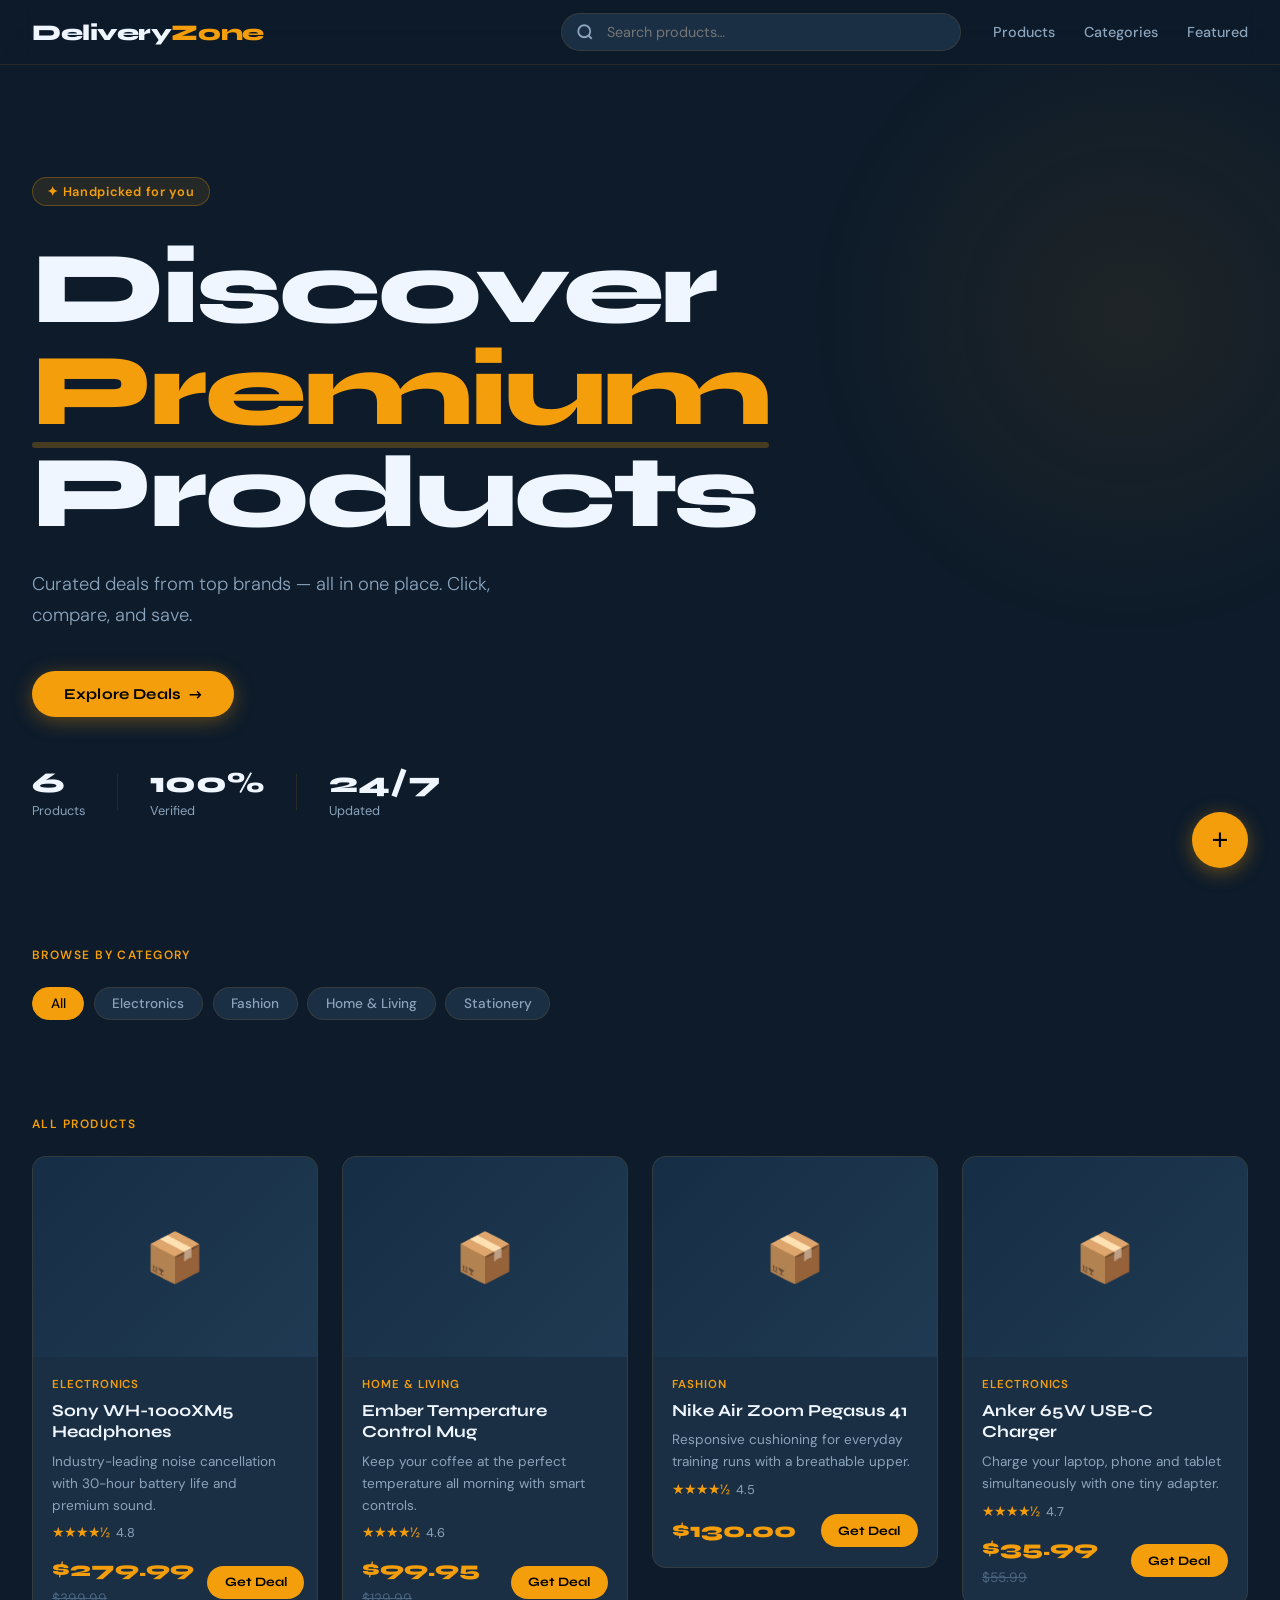
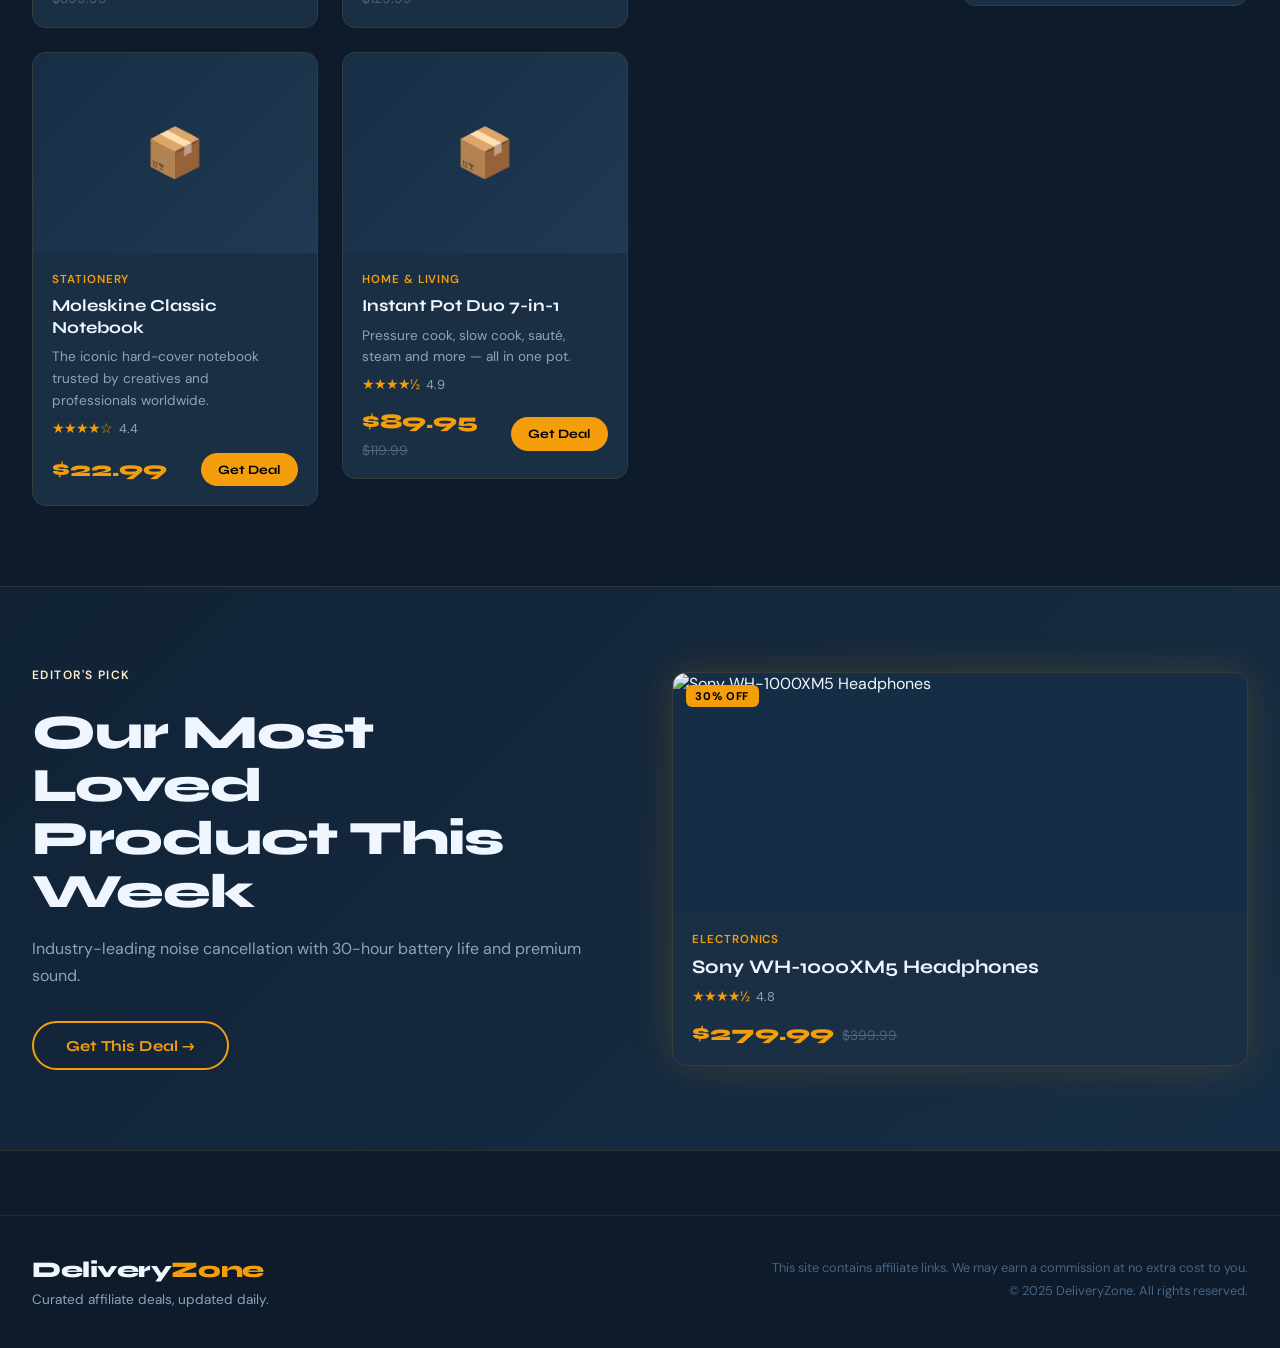
==== index.html @ 20b571b9 "Initial commit — DeliveryZone affiliate site" ====
<!DOCTYPE html>
<html lang="en">
<head>
  <meta charset="UTF-8" />
  <meta name="viewport" content="width=device-width, initial-scale=1.0"/>
  <title>DeliveryZone — Curated Products, Best Deals</title>
  <link rel="preconnect" href="https://fonts.googleapis.com">
  <link href="https://fonts.googleapis.com/css2?family=Syne:wght@400;600;700;800&family=DM+Sans:ital,wght@0,300;0,400;0,500;1,300&display=swap" rel="stylesheet">
  <link rel="stylesheet" href="style.css">
</head>
<body>

  <!-- NAV -->
  <header class="nav-wrap">
    <nav class="nav">
      <a href="#" class="logo">Delivery<span>Zone</span></a>
      <div class="nav-search">
        <input type="text" id="searchInput" placeholder="Search products…" autocomplete="off"/>
        <svg width="18" height="18" viewBox="0 0 24 24" fill="none" stroke="currentColor" stroke-width="2.5"><circle cx="11" cy="11" r="8"/><line x1="21" y1="21" x2="16.65" y2="16.65"/></svg>
      </div>
      <div class="nav-links">
        <a href="#products">Products</a>
        <a href="#categories">Categories</a>
        <a href="#featured">Featured</a>
      </div>
    </nav>
  </header>

  <!-- HERO -->
  <section class="hero">
    <div class="hero-badge">✦ Handpicked for you</div>
    <h1 class="hero-title">Discover<br/><em>Premium</em><br/>Products</h1>
    <p class="hero-sub">Curated deals from top brands — all in one place. Click, compare, and save.</p>
    <a href="#products" class="cta-btn">Explore Deals <span>→</span></a>
    <div class="hero-stats">
      <div class="stat"><strong id="productCount">0</strong><span>Products</span></div>
      <div class="stat-div"></div>
      <div class="stat"><strong>100%</strong><span>Verified</span></div>
      <div class="stat-div"></div>
      <div class="stat"><strong>24/7</strong><span>Updated</span></div>
    </div>
    <div class="hero-glow"></div>
  </section>

  <!-- CATEGORIES -->
  <section class="section" id="categories">
    <div class="section-label">Browse by Category</div>
    <div class="categories" id="categoryFilters">
      <button class="cat-btn active" data-cat="all">All</button>
    </div>
  </section>

  <!-- PRODUCTS GRID -->
  <section class="section" id="products">
    <div class="section-label">All Products</div>
    <div class="products-grid" id="productsGrid"></div>
    <div class="empty-state" id="emptyState" style="display:none">
      <div class="empty-icon">🔍</div>
      <p>No products found. Try a different search or category.</p>
    </div>
  </section>

  <!-- FEATURED -->
  <section class="featured-strip" id="featured">
    <div class="featured-inner">
      <div class="featured-text">
        <div class="section-label light">Editor's Pick</div>
        <h2>Our Most Loved<br/>Product This Week</h2>
        <p id="featuredDesc">Loading…</p>
        <a id="featuredLink" href="#" class="cta-btn light" target="_blank" rel="noopener noreferrer">Get This Deal →</a>
      </div>
      <div class="featured-card" id="featuredCard"></div>
    </div>
  </section>

  <!-- FOOTER -->
  <footer class="footer">
    <div class="footer-inner">
      <div class="footer-brand">
        <a href="#" class="logo">Delivery<span>Zone</span></a>
        <p>Curated affiliate deals, updated daily.</p>
      </div>
      <div class="footer-note">
        <p>This site contains affiliate links. We may earn a commission at no extra cost to you.</p>
        <p>© 2025 DeliveryZone. All rights reserved.</p>
      </div>
    </div>
  </footer>

  <!-- ADD PRODUCT MODAL (Admin) -->
  <div class="fab-wrap">
    <button class="fab" id="openModal" title="Add Product">+</button>
  </div>

  <div class="modal-overlay" id="modalOverlay">
    <div class="modal">
      <div class="modal-header">
        <h3>Add New Product</h3>
        <button class="modal-close" id="closeModal">✕</button>
      </div>
      <div class="modal-body">
        <label>Product Name *<input type="text" id="pName" placeholder="e.g. Sony WH-1000XM5"/></label>
        <label>Category *<input type="text" id="pCategory" placeholder="e.g. Electronics, Fashion…"/></label>
        <label>Price *<input type="text" id="pPrice" placeholder="e.g. $199.99"/></label>
        <label>Original Price<input type="text" id="pOriginal" placeholder="e.g. $349.99 (optional)"/></label>
        <label>Rating (1–5)<input type="number" id="pRating" min="1" max="5" step="0.1" placeholder="4.5"/></label>
        <label>Image URL *<input type="text" id="pImage" placeholder="https://…"/></label>
        <label>Affiliate Link *<input type="text" id="pLink" placeholder="https://amzn.to/…"/></label>
        <label>Short Description<textarea id="pDesc" placeholder="Why you'll love this product…"></textarea></label>
        <label class="checkbox-label"><input type="checkbox" id="pFeatured"/> Mark as Featured</label>
        <button class="submit-btn" id="submitProduct">Add Product</button>
      </div>
    </div>
  </div>

  <script src="app.js"></script>
</body>
</html>
---- style.css ----
/* ============================================================
   DELIVERYZONE — BOLD & MODERN AFFILIATE SITE
   Accent: Electric Amber #F59E0B / Deep Navy #0D1B2A
   ============================================================ */

*, *::before, *::after { box-sizing: border-box; margin: 0; padding: 0; }

:root {
  --accent: #F59E0B;
  --accent-dark: #D97706;
  --accent-light: #FEF3C7;
  --bg: #0D1B2A;
  --bg2: #112236;
  --bg3: #162e45;
  --surface: #1A2F44;
  --surface2: #1F3A52;
  --text: #F0F6FF;
  --text-muted: #8BA4BC;
  --text-dim: #4A6580;
  --border: rgba(241,159,11,0.12);
  --radius: 14px;
  --radius-sm: 8px;
  --shadow: 0 4px 24px rgba(0,0,0,0.35);
  --shadow-accent: 0 0 40px rgba(245,158,11,0.18);
}

html { scroll-behavior: smooth; }

body {
  font-family: 'DM Sans', sans-serif;
  background: var(--bg);
  color: var(--text);
  min-height: 100vh;
  overflow-x: hidden;
}

/* ── SCROLLBAR ─────────────────────────────────── */
::-webkit-scrollbar { width: 6px; }
::-webkit-scrollbar-track { background: var(--bg); }
::-webkit-scrollbar-thumb { background: var(--accent-dark); border-radius: 4px; }

/* ── LOGO ─────────────────────────────────────── */
.logo {
  font-family: 'Syne', sans-serif;
  font-weight: 800;
  font-size: 1.4rem;
  color: var(--text);
  text-decoration: none;
  letter-spacing: -0.02em;
}
.logo span { color: var(--accent); }

/* ── NAV ──────────────────────────────────────── */
.nav-wrap {
  position: sticky;
  top: 0;
  z-index: 100;
  background: rgba(13,27,42,0.85);
  backdrop-filter: blur(16px);
  border-bottom: 1px solid var(--border);
}
.nav {
  max-width: 1280px;
  margin: 0 auto;
  padding: 0 2rem;
  height: 64px;
  display: flex;
  align-items: center;
  gap: 2rem;
}
.nav-search {
  flex: 1;
  max-width: 400px;
  position: relative;
  margin-left: auto;
}
.nav-search input {
  width: 100%;
  background: var(--surface);
  border: 1px solid var(--border);
  color: var(--text);
  padding: 0.55rem 1rem 0.55rem 2.8rem;
  border-radius: 999px;
  font-size: 0.9rem;
  font-family: inherit;
  outline: none;
  transition: border-color 0.2s, box-shadow 0.2s;
}
.nav-search input:focus { border-color: var(--accent); box-shadow: 0 0 0 3px rgba(245,158,11,0.15); }
.nav-search svg {
  position: absolute;
  left: 0.9rem;
  top: 50%;
  transform: translateY(-50%);
  color: var(--text-muted);
  pointer-events: none;
}
.nav-links {
  display: flex;
  gap: 1.8rem;
}
.nav-links a {
  color: var(--text-muted);
  text-decoration: none;
  font-size: 0.9rem;
  font-weight: 500;
  transition: color 0.2s;
}
.nav-links a:hover { color: var(--accent); }

/* ── HERO ─────────────────────────────────────── */
.hero {
  position: relative;
  max-width: 1280px;
  margin: 0 auto;
  padding: 7rem 2rem 5rem;
  overflow: hidden;
}
.hero-badge {
  display: inline-flex;
  align-items: center;
  gap: 0.4rem;
  background: rgba(245,158,11,0.1);
  border: 1px solid rgba(245,158,11,0.3);
  color: var(--accent);
  font-size: 0.8rem;
  font-weight: 600;
  padding: 0.3rem 0.9rem;
  border-radius: 999px;
  letter-spacing: 0.05em;
  margin-bottom: 2rem;
  animation: fadeUp 0.6s ease both;
}
.hero-title {
  font-family: 'Syne', sans-serif;
  font-size: clamp(3.5rem, 8vw, 7rem);
  font-weight: 800;
  line-height: 1.0;
  letter-spacing: -0.03em;
  margin-bottom: 1.5rem;
  animation: fadeUp 0.7s ease 0.1s both;
}
.hero-title em {
  font-style: normal;
  color: var(--accent);
  position: relative;
}
.hero-title em::after {
  content: '';
  position: absolute;
  bottom: 4px;
  left: 0;
  width: 100%;
  height: 6px;
  background: rgba(245,158,11,0.25);
  border-radius: 4px;
}
.hero-sub {
  color: var(--text-muted);
  font-size: 1.15rem;
  font-weight: 300;
  max-width: 480px;
  line-height: 1.7;
  margin-bottom: 2.5rem;
  animation: fadeUp 0.7s ease 0.2s both;
}
.cta-btn {
  display: inline-flex;
  align-items: center;
  gap: 0.5rem;
  background: var(--accent);
  color: #000;
  font-family: 'Syne', sans-serif;
  font-weight: 700;
  font-size: 0.95rem;
  padding: 0.85rem 2rem;
  border-radius: 999px;
  text-decoration: none;
  letter-spacing: 0.01em;
  border: none;
  cursor: pointer;
  transition: background 0.2s, transform 0.2s, box-shadow 0.2s;
  box-shadow: 0 4px 20px rgba(245,158,11,0.35);
  animation: fadeUp 0.7s ease 0.3s both;
}
.cta-btn:hover { background: var(--accent-dark); transform: translateY(-2px); box-shadow: 0 8px 28px rgba(245,158,11,0.45); }
.cta-btn span { transition: transform 0.2s; }
.cta-btn:hover span { transform: translateX(4px); }
.cta-btn.light { background: transparent; color: var(--accent); border: 2px solid var(--accent); box-shadow: none; }
.cta-btn.light:hover { background: var(--accent); color: #000; }

.hero-stats {
  display: flex;
  align-items: center;
  gap: 2rem;
  margin-top: 3rem;
  animation: fadeUp 0.7s ease 0.4s both;
}
.stat { display: flex; flex-direction: column; gap: 0.15rem; }
.stat strong { font-family: 'Syne', sans-serif; font-size: 1.8rem; font-weight: 800; color: var(--text); }
.stat span { font-size: 0.8rem; color: var(--text-muted); font-weight: 400; }
.stat-div { width: 1px; height: 36px; background: var(--border); }

.hero-glow {
  position: absolute;
  top: -100px;
  right: -200px;
  width: 700px;
  height: 700px;
  background: radial-gradient(circle, rgba(245,158,11,0.08) 0%, transparent 65%);
  pointer-events: none;
  animation: pulse 6s ease-in-out infinite;
}
@keyframes pulse { 0%,100% { transform: scale(1); opacity: 1; } 50% { transform: scale(1.1); opacity: 0.7; } }

/* ── SECTIONS ─────────────────────────────────── */
.section {
  max-width: 1280px;
  margin: 0 auto;
  padding: 3rem 2rem;
}
.section-label {
  font-size: 0.75rem;
  font-weight: 600;
  letter-spacing: 0.12em;
  text-transform: uppercase;
  color: var(--accent);
  margin-bottom: 1.5rem;
}
.section-label.light { color: var(--accent-light); }

/* ── CATEGORIES ───────────────────────────────── */
.categories {
  display: flex;
  flex-wrap: wrap;
  gap: 0.6rem;
}
.cat-btn {
  background: var(--surface);
  color: var(--text-muted);
  border: 1px solid var(--border);
  padding: 0.45rem 1.1rem;
  border-radius: 999px;
  font-size: 0.85rem;
  font-family: inherit;
  font-weight: 500;
  cursor: pointer;
  transition: all 0.2s;
}
.cat-btn:hover, .cat-btn.active {
  background: var(--accent);
  color: #000;
  border-color: var(--accent);
}

/* ── PRODUCTS GRID ────────────────────────────── */
.products-grid {
  display: grid;
  grid-template-columns: repeat(auto-fill, minmax(280px, 1fr));
  gap: 1.5rem;
}

/* ── PRODUCT CARD ─────────────────────────────── */
.product-card {
  background: var(--surface);
  border: 1px solid var(--border);
  border-radius: var(--radius);
  overflow: hidden;
  transition: transform 0.25s, box-shadow 0.25s, border-color 0.25s;
  animation: fadeUp 0.5s ease both;
  display: flex;
  flex-direction: column;
}
.product-card:hover {
  transform: translateY(-6px);
  box-shadow: var(--shadow-accent);
  border-color: rgba(245,158,11,0.35);
}
.card-img {
  width: 100%;
  height: 200px;
  object-fit: cover;
  background: var(--bg3);
  display: block;
}
.card-img-placeholder {
  width: 100%;
  height: 200px;
  background: linear-gradient(135deg, var(--bg3), var(--surface2));
  display: flex;
  align-items: center;
  justify-content: center;
  font-size: 3rem;
  color: var(--text-dim);
}
.card-body { padding: 1.2rem; flex: 1; display: flex; flex-direction: column; gap: 0.5rem; }
.card-category {
  font-size: 0.72rem;
  font-weight: 600;
  letter-spacing: 0.08em;
  text-transform: uppercase;
  color: var(--accent);
}
.card-name {
  font-family: 'Syne', sans-serif;
  font-size: 1.05rem;
  font-weight: 700;
  color: var(--text);
  line-height: 1.3;
}
.card-desc {
  font-size: 0.85rem;
  color: var(--text-muted);
  line-height: 1.6;
  flex: 1;
}
.card-rating {
  display: flex;
  align-items: center;
  gap: 0.4rem;
  font-size: 0.85rem;
}
.stars { color: var(--accent); letter-spacing: -1px; }
.rating-num { color: var(--text-muted); font-size: 0.8rem; }
.card-footer {
  display: flex;
  align-items: center;
  justify-content: space-between;
  margin-top: 0.5rem;
  gap: 0.8rem;
}
.card-price { display: flex; align-items: baseline; gap: 0.5rem; flex-wrap: wrap; }
.price-now {
  font-family: 'Syne', sans-serif;
  font-weight: 800;
  font-size: 1.3rem;
  color: var(--accent);
}
.price-old {
  font-size: 0.85rem;
  color: var(--text-dim);
  text-decoration: line-through;
}
.card-btn {
  background: var(--accent);
  color: #000;
  font-family: 'Syne', sans-serif;
  font-weight: 700;
  font-size: 0.8rem;
  padding: 0.55rem 1.1rem;
  border-radius: 999px;
  text-decoration: none;
  transition: background 0.2s, transform 0.2s;
  white-space: nowrap;
  flex-shrink: 0;
}
.card-btn:hover { background: var(--accent-dark); transform: scale(1.04); }

.card-badge {
  position: absolute;
  top: 0.8rem;
  left: 0.8rem;
  background: var(--accent);
  color: #000;
  font-size: 0.7rem;
  font-weight: 800;
  letter-spacing: 0.06em;
  text-transform: uppercase;
  padding: 0.25rem 0.6rem;
  border-radius: 6px;
}
.card-wrap { position: relative; }

/* ── FEATURED STRIP ───────────────────────────── */
.featured-strip {
  background: linear-gradient(135deg, var(--bg2) 0%, var(--bg3) 100%);
  border-top: 1px solid var(--border);
  border-bottom: 1px solid var(--border);
  padding: 5rem 2rem;
  margin-top: 2rem;
}
.featured-inner {
  max-width: 1280px;
  margin: 0 auto;
  display: grid;
  grid-template-columns: 1fr 1fr;
  gap: 4rem;
  align-items: center;
}
.featured-text h2 {
  font-family: 'Syne', sans-serif;
  font-size: clamp(2rem, 4vw, 3rem);
  font-weight: 800;
  line-height: 1.1;
  letter-spacing: -0.02em;
  margin-bottom: 1rem;
}
.featured-text p {
  color: var(--text-muted);
  line-height: 1.7;
  margin-bottom: 2rem;
  font-size: 1rem;
}
.featured-card {
  background: var(--surface);
  border: 1px solid var(--border);
  border-radius: var(--radius);
  overflow: hidden;
  box-shadow: var(--shadow-accent);
}

/* ── EMPTY STATE ──────────────────────────────── */
.empty-state {
  text-align: center;
  padding: 5rem 2rem;
  color: var(--text-muted);
}
.empty-icon { font-size: 3rem; margin-bottom: 1rem; }

/* ── MODAL ────────────────────────────────────── */
.modal-overlay {
  display: none;
  position: fixed;
  inset: 0;
  background: rgba(5,12,22,0.85);
  backdrop-filter: blur(6px);
  z-index: 200;
  align-items: center;
  justify-content: center;
  padding: 1rem;
}
.modal-overlay.open { display: flex; }
.modal {
  background: var(--surface);
  border: 1px solid var(--border);
  border-radius: var(--radius);
  width: 100%;
  max-width: 520px;
  max-height: 90vh;
  overflow-y: auto;
  animation: slideUp 0.3s ease;
}
.modal-header {
  display: flex;
  align-items: center;
  justify-content: space-between;
  padding: 1.5rem 1.5rem 1rem;
  border-bottom: 1px solid var(--border);
}
.modal-header h3 {
  font-family: 'Syne', sans-serif;
  font-size: 1.2rem;
  font-weight: 700;
}
.modal-close {
  background: none;
  border: none;
  color: var(--text-muted);
  font-size: 1.1rem;
  cursor: pointer;
  padding: 0.2rem 0.5rem;
  transition: color 0.2s;
}
.modal-close:hover { color: var(--text); }
.modal-body {
  padding: 1.5rem;
  display: flex;
  flex-direction: column;
  gap: 1rem;
}
.modal-body label {
  display: flex;
  flex-direction: column;
  gap: 0.4rem;
  font-size: 0.8rem;
  font-weight: 600;
  color: var(--text-muted);
  letter-spacing: 0.04em;
  text-transform: uppercase;
}
.modal-body input,
.modal-body textarea {
  background: var(--bg2);
  border: 1px solid var(--border);
  color: var(--text);
  padding: 0.65rem 0.9rem;
  border-radius: var(--radius-sm);
  font-size: 0.9rem;
  font-family: inherit;
  outline: none;
  transition: border-color 0.2s;
  width: 100%;
}
.modal-body input:focus,
.modal-body textarea:focus { border-color: var(--accent); }
.modal-body textarea { min-height: 80px; resize: vertical; }
.checkbox-label {
  flex-direction: row !important;
  align-items: center;
  gap: 0.6rem !important;
  font-size: 0.85rem !important;
  cursor: pointer;
}
.checkbox-label input { width: auto; }
.submit-btn {
  background: var(--accent);
  color: #000;
  font-family: 'Syne', sans-serif;
  font-weight: 700;
  font-size: 0.95rem;
  padding: 0.85rem;
  border: none;
  border-radius: 999px;
  cursor: pointer;
  margin-top: 0.5rem;
  transition: background 0.2s, transform 0.2s;
}
.submit-btn:hover { background: var(--accent-dark); transform: translateY(-1px); }

/* ── FAB ──────────────────────────────────────── */
.fab-wrap { position: fixed; bottom: 2rem; right: 2rem; z-index: 150; }
.fab {
  width: 56px;
  height: 56px;
  border-radius: 50%;
  background: var(--accent);
  color: #000;
  font-size: 1.8rem;
  font-weight: 300;
  border: none;
  cursor: pointer;
  box-shadow: 0 4px 20px rgba(245,158,11,0.4);
  transition: background 0.2s, transform 0.2s;
  display: flex;
  align-items: center;
  justify-content: center;
}
.fab:hover { background: var(--accent-dark); transform: scale(1.1) rotate(90deg); }

/* ── FOOTER ───────────────────────────────────── */
.footer {
  background: var(--bg);
  border-top: 1px solid var(--border);
  padding: 2.5rem 2rem;
  margin-top: 4rem;
}
.footer-inner {
  max-width: 1280px;
  margin: 0 auto;
  display: flex;
  justify-content: space-between;
  align-items: flex-start;
  gap: 2rem;
  flex-wrap: wrap;
}
.footer-brand p { color: var(--text-muted); font-size: 0.85rem; margin-top: 0.5rem; }
.footer-note { text-align: right; }
.footer-note p { font-size: 0.8rem; color: var(--text-dim); line-height: 1.8; }

/* ── ANIMATIONS ───────────────────────────────── */
@keyframes fadeUp {
  from { opacity: 0; transform: translateY(20px); }
  to   { opacity: 1; transform: translateY(0); }
}
@keyframes slideUp {
  from { opacity: 0; transform: translateY(30px); }
  to   { opacity: 1; transform: translateY(0); }
}

/* ── RESPONSIVE ───────────────────────────────── */
@media (max-width: 768px) {
  .nav-links { display: none; }
  .hero { padding: 4rem 1.5rem 3rem; }
  .featured-inner { grid-template-columns: 1fr; gap: 2rem; }
  .footer-note { text-align: left; }
  .section { padding: 2rem 1.5rem; }
}
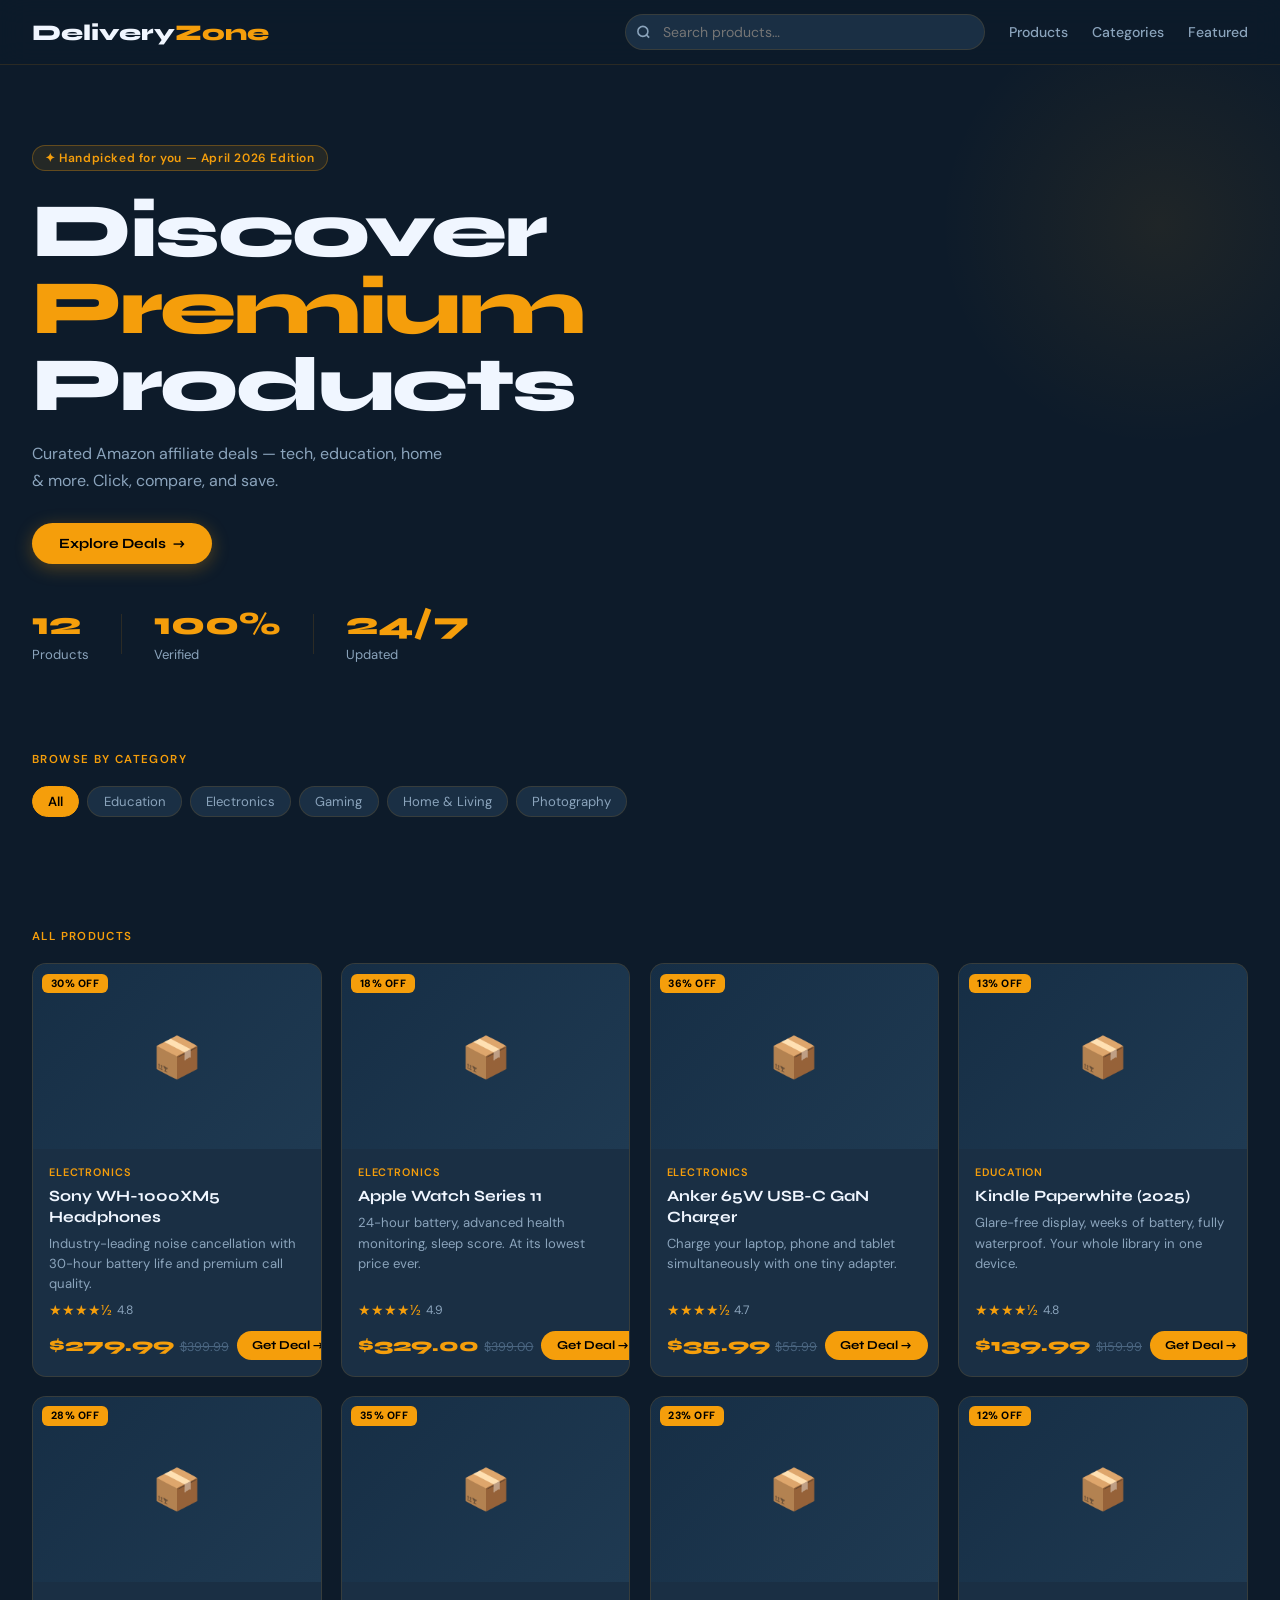
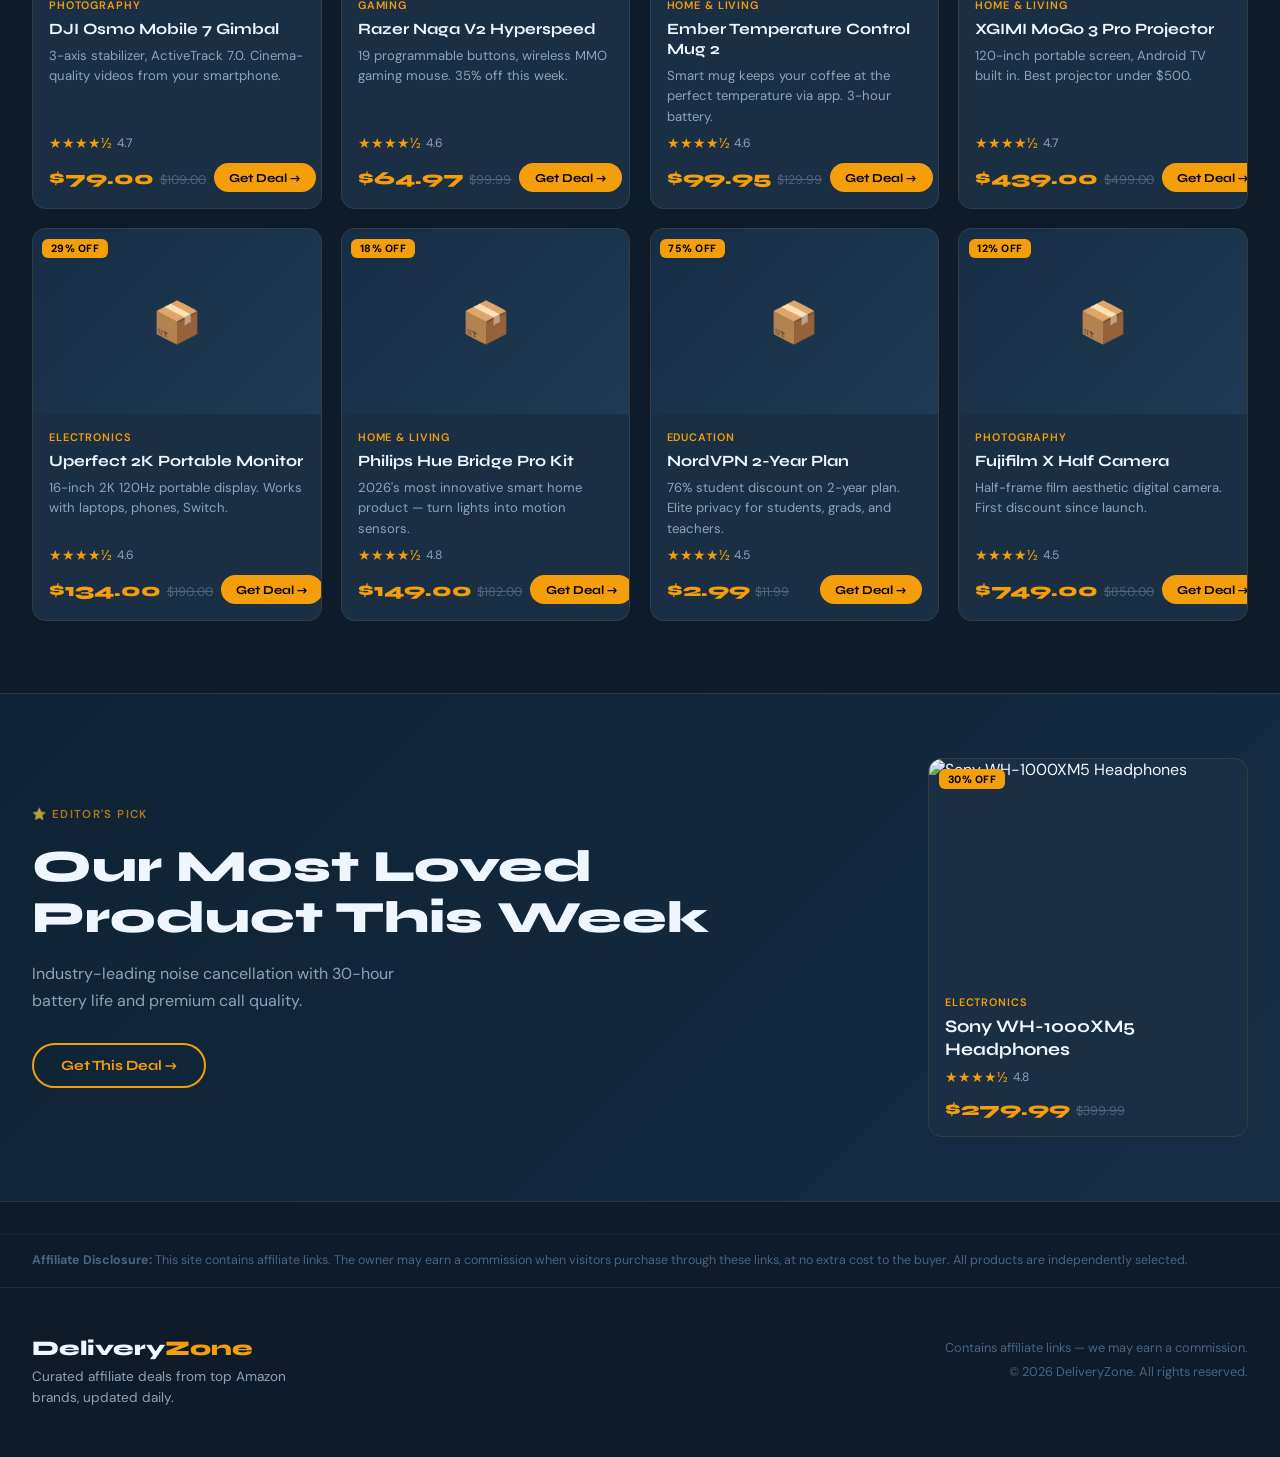
==== commit ac03f7a2: "New updated code for app" ====
--- a/index.html
+++ b/index.html
@@ -1,118 +1,444 @@
 <!DOCTYPE html>
 <html lang="en">
 <head>
-  <meta charset="UTF-8" />
-  <meta name="viewport" content="width=device-width, initial-scale=1.0"/>
-  <title>DeliveryZone — Curated Products, Best Deals</title>
-  <link rel="preconnect" href="https://fonts.googleapis.com">
-  <link href="https://fonts.googleapis.com/css2?family=Syne:wght@400;600;700;800&family=DM+Sans:ital,wght@0,300;0,400;0,500;1,300&display=swap" rel="stylesheet">
-  <link rel="stylesheet" href="style.css">
+<meta charset="UTF-8"/>
+<meta name="viewport" content="width=device-width, initial-scale=1.0"/>
+<meta name="description" content="DeliveryZone — Curated Amazon affiliate deals on tech, education, home and more. Updated daily."/>
+<meta http-equiv="X-Content-Type-Options" content="nosniff"/>
+<title>DeliveryZone — Curated Products, Best Deals</title>
+<link rel="preconnect" href="https://fonts.googleapis.com">
+<link href="https://fonts.googleapis.com/css2?family=Syne:wght@400;600;700;800&family=DM+Sans:ital,wght@0,300;0,400;0,500;1,300&display=swap" rel="stylesheet">
+<style>
+*,*::before,*::after{box-sizing:border-box;margin:0;padding:0}
+:root{
+  --accent:#F59E0B;--accent-d:#D97706;--accent-l:rgba(245,158,11,0.12);
+  --bg:#0D1B2A;--bg2:#112236;--bg3:#162e45;
+  --surface:#1A2F44;--surface2:#1F3A52;
+  --text:#F0F6FF;--muted:#8BA4BC;--dim:#4A6580;
+  --border:rgba(245,158,11,0.13);--radius:14px;
+}
+html{scroll-behavior:smooth}
+body{font-family:'DM Sans',sans-serif;background:var(--bg);color:var(--text);min-height:100vh;overflow-x:hidden}
+a{text-decoration:none;color:inherit}
+::-webkit-scrollbar{width:5px}::-webkit-scrollbar-track{background:var(--bg)}::-webkit-scrollbar-thumb{background:var(--accent-d);border-radius:4px}
+
+/* NAV */
+.nav-wrap{position:sticky;top:0;z-index:100;background:rgba(13,27,42,.92);backdrop-filter:blur(14px);border-bottom:1px solid var(--border)}
+.nav{max-width:1280px;margin:0 auto;padding:0 2rem;height:64px;display:flex;align-items:center;gap:1.5rem}
+.logo{font-family:'Syne',sans-serif;font-weight:800;font-size:1.4rem;color:var(--text)}
+.logo span{color:var(--accent)}
+.nav-search{flex:1;max-width:360px;margin-left:auto;position:relative}
+.nav-search input{width:100%;background:var(--surface);border:1px solid var(--border);color:var(--text);padding:.5rem 1rem .5rem 2.3rem;border-radius:999px;font-size:.88rem;font-family:inherit;outline:none;transition:border-color .2s}
+.nav-search input:focus{border-color:var(--accent)}
+.nav-search svg{position:absolute;left:.7rem;top:50%;transform:translateY(-50%);color:var(--muted);pointer-events:none}
+.nav-links{display:flex;gap:1.5rem}
+.nav-links a{color:var(--muted);font-size:.88rem;font-weight:500;transition:color .2s}
+.nav-links a:hover{color:var(--text)}
+
+/* HERO */
+.hero{max-width:1280px;margin:0 auto;padding:5rem 2rem 3rem;position:relative;overflow:hidden}
+.hero-badge{display:inline-flex;background:rgba(245,158,11,.1);border:1px solid rgba(245,158,11,.3);color:var(--accent);font-size:.75rem;font-weight:600;padding:.25rem .75rem;border-radius:999px;letter-spacing:.05em;margin-bottom:1.4rem}
+.hero-title{font-family:'Syne',sans-serif;font-size:clamp(2.8rem,6vw,5.5rem);font-weight:800;line-height:1.0;letter-spacing:-.03em;margin-bottom:1rem}
+.hero-title em{font-style:normal;color:var(--accent)}
+.hero-sub{color:var(--muted);font-size:1rem;max-width:420px;line-height:1.7;margin-bottom:1.8rem}
+.cta-btn{display:inline-flex;align-items:center;gap:.4rem;background:var(--accent);color:#000;font-family:'Syne',sans-serif;font-weight:700;font-size:.88rem;padding:.75rem 1.7rem;border-radius:999px;box-shadow:0 4px 18px rgba(245,158,11,.3);transition:background .2s,transform .2s}
+.cta-btn:hover{background:var(--accent-d);transform:translateY(-2px)}
+.cta-btn span{transition:transform .2s}
+.cta-btn:hover span{transform:translateX(3px)}
+.cta-btn.light{background:transparent;color:var(--accent);border:2px solid var(--accent);box-shadow:none}
+.cta-btn.light:hover{background:var(--accent);color:#000}
+.hero-stats{display:flex;align-items:center;gap:2rem;margin-top:2.5rem}
+.stat strong{font-family:'Syne',sans-serif;font-weight:800;font-size:2rem;color:var(--accent);display:block}
+.stat span{color:var(--muted);font-size:.82rem}
+.stat-div{width:1px;height:40px;background:var(--border)}
+.hero-glow{position:absolute;top:-80px;right:-120px;width:480px;height:480px;background:radial-gradient(circle,rgba(245,158,11,.08) 0%,transparent 65%);pointer-events:none}
+
+/* SECTIONS */
+.section{max-width:1280px;margin:0 auto;padding:2.5rem 2rem}
+.section-label{font-size:.72rem;font-weight:600;letter-spacing:.12em;text-transform:uppercase;color:var(--accent);margin-bottom:1.2rem}
+.section-label.light{color:rgba(245,158,11,.7)}
+
+/* CATEGORY FILTERS */
+.categories{display:flex;flex-wrap:wrap;gap:.5rem;margin-bottom:2rem}
+.cat-btn{background:var(--surface);color:var(--muted);border:1px solid var(--border);padding:.38rem .95rem;border-radius:999px;font-size:.82rem;font-family:inherit;cursor:pointer;transition:all .2s}
+.cat-btn:hover,.cat-btn.active{background:var(--accent);color:#000;border-color:var(--accent);font-weight:600}
+
+/* PRODUCT GRID */
+.products-grid{display:grid;grid-template-columns:repeat(auto-fill,minmax(265px,1fr));gap:1.2rem}
+.card-wrap{position:relative;animation:fadeUp .4s ease both}
+.card-wrap.off{display:none}
+.card-badge{position:absolute;top:.65rem;left:.65rem;background:var(--accent);color:#000;font-size:.66rem;font-weight:800;letter-spacing:.05em;text-transform:uppercase;padding:.2rem .52rem;border-radius:6px;z-index:1}
+.product-card{background:var(--surface);border:1px solid var(--border);border-radius:var(--radius);overflow:hidden;transition:transform .25s,box-shadow .25s,border-color .25s;height:100%;display:flex;flex-direction:column}
+.product-card:hover{transform:translateY(-5px);box-shadow:0 0 32px rgba(245,158,11,.18);border-color:rgba(245,158,11,.3)}
+.card-img{width:100%;height:185px;object-fit:cover;display:block}
+.card-img-placeholder{width:100%;height:185px;background:linear-gradient(135deg,var(--bg3),var(--surface2));display:flex;align-items:center;justify-content:center;font-size:2.5rem}
+.card-body{padding:1rem;display:flex;flex-direction:column;gap:.42rem;flex:1}
+.card-category{font-size:.68rem;font-weight:600;letter-spacing:.08em;text-transform:uppercase;color:var(--accent)}
+.card-name{font-family:'Syne',sans-serif;font-size:.98rem;font-weight:700;line-height:1.3}
+.card-desc{font-size:.82rem;color:var(--muted);line-height:1.55;flex:1}
+.card-rating{display:flex;align-items:center;gap:.3rem}
+.stars{color:var(--accent);font-size:.9rem}
+.rating-num{color:var(--muted);font-size:.76rem}
+.card-footer{display:flex;align-items:center;justify-content:space-between;gap:.5rem;margin-top:.3rem}
+.card-price{display:flex;align-items:baseline;gap:.35rem}
+.price-now{font-family:'Syne',sans-serif;font-weight:800;font-size:1.15rem;color:var(--accent)}
+.price-old{font-size:.78rem;color:var(--dim);text-decoration:line-through}
+.card-btn{background:var(--accent);color:#000;font-family:'Syne',sans-serif;font-weight:700;font-size:.76rem;padding:.46rem .95rem;border-radius:999px;flex-shrink:0;transition:background .2s}
+.card-btn:hover{background:var(--accent-d)}
+
+/* EMPTY STATE */
+.empty-state{text-align:center;padding:4rem 2rem;color:var(--muted)}
+.empty-icon{font-size:3rem;margin-bottom:.8rem}
+
+/* FEATURED STRIP */
+.featured-strip{background:linear-gradient(135deg,#0f2235,#162d44);border-top:1px solid var(--border);border-bottom:1px solid var(--border);padding:4rem 2rem;margin:2rem 0}
+.featured-inner{max-width:1280px;margin:0 auto;display:grid;grid-template-columns:1fr 320px;gap:4rem;align-items:center}
+.featured-text h2{font-family:'Syne',sans-serif;font-weight:800;font-size:clamp(1.8rem,4vw,2.8rem);line-height:1.15;margin-bottom:1rem}
+.featured-text p{color:var(--muted);line-height:1.7;margin-bottom:1.8rem;max-width:380px}
+.featured-card{background:var(--surface);border:1px solid var(--border);border-radius:var(--radius);overflow:hidden}
+
+/* DISCLOSURE */
+.disclosure{max-width:1280px;margin:0 auto;padding:1rem 2rem;font-size:.78rem;color:var(--dim);border-top:1px solid rgba(255,255,255,.04);line-height:1.6}
+
+/* FOOTER */
+.footer{background:var(--bg);border-top:1px solid var(--border);padding:3rem 2rem}
+.footer-inner{max-width:1280px;margin:0 auto;display:flex;justify-content:space-between;align-items:flex-start;flex-wrap:wrap;gap:2rem}
+.footer-brand .logo{font-size:1.3rem}
+.footer-brand p{color:var(--muted);font-size:.85rem;margin-top:.3rem;max-width:260px;line-height:1.6}
+.footer-note{font-size:.8rem;color:var(--dim);line-height:1.9;text-align:right}
+
+/* ANIMATIONS */
+@keyframes fadeUp{from{opacity:0;transform:translateY(18px)}to{opacity:1;transform:translateY(0)}}
+
+/* RESPONSIVE */
+@media(max-width:960px){.featured-inner{grid-template-columns:1fr}}
+@media(max-width:640px){
+  .hero-title{font-size:2.6rem}
+  .nav{padding:0 1rem}
+  .section{padding:1.5rem 1rem}
+  .hero{padding:3.5rem 1rem 2rem}
+  .nav-links{display:none}
+  .hero-stats{gap:1rem}
+  .hero-stats .stat strong{font-size:1.5rem}
+  .featured-strip{padding:2.5rem 1rem}
+}
+</style>
 </head>
 <body>
 
-  <!-- NAV -->
-  <header class="nav-wrap">
-    <nav class="nav">
+<!-- NAV -->
+<header class="nav-wrap">
+  <nav class="nav">
+    <a href="#" class="logo">Delivery<span>Zone</span></a>
+    <div class="nav-search">
+      <svg width="15" height="15" viewBox="0 0 24 24" fill="none" stroke="currentColor" stroke-width="2.5"><circle cx="11" cy="11" r="8"/><line x1="21" y1="21" x2="16.65" y2="16.65"/></svg>
+      <input type="text" id="searchInput" placeholder="Search products…" autocomplete="off"/>
+    </div>
+    <div class="nav-links">
+      <a href="#products">Products</a>
+      <a href="#categories">Categories</a>
+      <a href="#featured">Featured</a>
+    </div>
+  </nav>
+</header>
+
+<!-- HERO -->
+<section class="hero">
+  <div class="hero-badge">✦ Handpicked for you — April 2026 Edition</div>
+  <h1 class="hero-title">Discover<br/><em>Premium</em><br/>Products</h1>
+  <p class="hero-sub">Curated Amazon affiliate deals — tech, education, home & more. Click, compare, and save.</p>
+  <a href="#products" class="cta-btn">Explore Deals <span>→</span></a>
+  <div class="hero-stats">
+    <div class="stat"><strong id="productCount">0</strong><span>Products</span></div>
+    <div class="stat-div"></div>
+    <div class="stat"><strong>100%</strong><span>Verified</span></div>
+    <div class="stat-div"></div>
+    <div class="stat"><strong>24/7</strong><span>Updated</span></div>
+  </div>
+  <div class="hero-glow"></div>
+</section>
+
+<!-- CATEGORIES -->
+<section class="section" id="categories">
+  <div class="section-label">Browse by Category</div>
+  <div class="categories" id="categoryFilters">
+    <button class="cat-btn active" data-cat="all">All</button>
+  </div>
+</section>
+
+<!-- PRODUCTS GRID -->
+<section class="section" id="products">
+  <div class="section-label">All Products</div>
+  <div class="products-grid" id="productsGrid"></div>
+  <div class="empty-state" id="emptyState" style="display:none">
+    <div class="empty-icon">🔍</div>
+    <p>No products found. Try a different search or category.</p>
+  </div>
+</section>
+
+<!-- FEATURED -->
+<section class="featured-strip" id="featured">
+  <div class="featured-inner">
+    <div class="featured-text">
+      <div class="section-label light">⭐ Editor's Pick</div>
+      <h2>Our Most Loved<br/>Product This Week</h2>
+      <p id="featuredDesc">Loading…</p>
+      <a id="featuredLink" href="#" class="cta-btn light" target="_blank" rel="noopener noreferrer">Get This Deal →</a>
+    </div>
+    <div class="featured-card" id="featuredCard"></div>
+  </div>
+</section>
+
+<!-- AFFILIATE DISCLOSURE -->
+<div class="disclosure">
+  <strong>Affiliate Disclosure:</strong> This site contains affiliate links. The owner may earn a commission when visitors purchase through these links, at no extra cost to the buyer. All products are independently selected.
+</div>
+
+<!-- FOOTER -->
+<footer class="footer">
+  <div class="footer-inner">
+    <div class="footer-brand">
       <a href="#" class="logo">Delivery<span>Zone</span></a>
-      <div class="nav-search">
-        <input type="text" id="searchInput" placeholder="Search products…" autocomplete="off"/>
-        <svg width="18" height="18" viewBox="0 0 24 24" fill="none" stroke="currentColor" stroke-width="2.5"><circle cx="11" cy="11" r="8"/><line x1="21" y1="21" x2="16.65" y2="16.65"/></svg>
+      <p>Curated affiliate deals from top Amazon brands, updated daily.</p>
+    </div>
+    <div class="footer-note">
+      <p>Contains affiliate links — we may earn a commission.</p>
+      <p>© 2026 DeliveryZone. All rights reserved.</p>
+    </div>
+  </div>
+</footer>
+
+<script>
+// ────────────────────────────────────────────────────────────
+//  DeliveryZone — index.html
+//  Products loaded from admin-managed localStorage.
+//  If no admin data exists, falls back to SAMPLE_PRODUCTS.
+// ────────────────────────────────────────────────────────────
+
+const STORAGE_KEY = 'dz_products'; // Must match admin.html key
+
+const SAMPLE_PRODUCTS = [
+  {id:1,name:"Sony WH-1000XM5 Headphones",category:"Electronics",price:"$279.99",originalPrice:"$399.99",rating:4.8,image:"https://images.unsplash.com/photo-1505740420928-5e560c06d30e?w=600&q=80",link:"https://amzn.to/sony-xm5",description:"Industry-leading noise cancellation with 30-hour battery life and premium call quality.",featured:true},
+  {id:2,name:"Apple Watch Series 11",category:"Electronics",price:"$329.00",originalPrice:"$399.00",rating:4.9,image:"https://images.unsplash.com/photo-1523275335684-37898b6baf30?w=600&q=80",link:"https://amzn.to/apple-watch-s11",description:"24-hour battery, advanced health monitoring, sleep score. At its lowest price ever.",featured:false},
+  {id:3,name:"Anker 65W USB-C GaN Charger",category:"Electronics",price:"$35.99",originalPrice:"$55.99",rating:4.7,image:"https://images.unsplash.com/photo-1625772452859-1c03d5bf1137?w=600&q=80",link:"https://amzn.to/anker-65w",description:"Charge your laptop, phone and tablet simultaneously with one tiny adapter.",featured:false},
+  {id:4,name:"Kindle Paperwhite (2025)",category:"Education",price:"$139.99",originalPrice:"$159.99",rating:4.8,image:"https://images.unsplash.com/photo-1512820790803-83ca734da794?w=600&q=80",link:"https://amzn.to/kindle-pw",description:"Glare-free display, weeks of battery, fully waterproof. Your whole library in one device.",featured:false},
+  {id:5,name:"DJI Osmo Mobile 7 Gimbal",category:"Photography",price:"$79.00",originalPrice:"$109.00",rating:4.7,image:"https://images.unsplash.com/photo-1516035069371-29a1b244cc32?w=600&q=80",link:"https://amzn.to/dji-osmo7",description:"3-axis stabilizer, ActiveTrack 7.0. Cinema-quality videos from your smartphone.",featured:false},
+  {id:6,name:"Razer Naga V2 Hyperspeed",category:"Gaming",price:"$64.97",originalPrice:"$99.99",rating:4.6,image:"https://images.unsplash.com/photo-1527814050087-3793815479db?w=600&q=80",link:"https://amzn.to/razer-naga-v2",description:"19 programmable buttons, wireless MMO gaming mouse. 35% off this week.",featured:false},
+  {id:7,name:"Ember Temperature Control Mug 2",category:"Home & Living",price:"$99.95",originalPrice:"$129.99",rating:4.6,image:"https://images.unsplash.com/photo-1514228742587-6b1558fcca3d?w=600&q=80",link:"https://amzn.to/ember-mug2",description:"Smart mug keeps your coffee at the perfect temperature via app. 3-hour battery.",featured:false},
+  {id:8,name:"XGIMI MoGo 3 Pro Projector",category:"Home & Living",price:"$439.00",originalPrice:"$499.00",rating:4.7,image:"https://images.unsplash.com/photo-1551816230-ef5deaed4a26?w=600&q=80",link:"https://amzn.to/xgimi-mogo3",description:"120-inch portable screen, Android TV built in. Best projector under $500.",featured:false},
+  {id:9,name:"Uperfect 2K Portable Monitor",category:"Electronics",price:"$134.00",originalPrice:"$190.00",rating:4.6,image:"https://images.unsplash.com/photo-1527443224154-c4a3942d3acf?w=600&q=80",link:"https://amzn.to/uperfect-monitor",description:"16-inch 2K 120Hz portable display. Works with laptops, phones, Switch.",featured:false},
+  {id:10,name:"Philips Hue Bridge Pro Kit",category:"Home & Living",price:"$149.00",originalPrice:"$182.00",rating:4.8,image:"https://images.unsplash.com/photo-1558618666-fcd25c85cd64?w=600&q=80",link:"https://amzn.to/hue-bridge-pro",description:"2026's most innovative smart home product — turn lights into motion sensors.",featured:false},
+  {id:11,name:"NordVPN 2-Year Plan",category:"Education",price:"$2.99",originalPrice:"$11.99",rating:4.5,image:"https://images.unsplash.com/photo-1563013544-824ae1b704d3?w=600&q=80",link:"https://nordvpn.com",description:"76% student discount on 2-year plan. Elite privacy for students, grads, and teachers.",featured:false},
+  {id:12,name:"Fujifilm X Half Camera",category:"Photography",price:"$749.00",originalPrice:"$850.00",rating:4.5,image:"https://images.unsplash.com/photo-1502920917128-1aa500764cbd?w=600&q=80",link:"https://amzn.to/fujifilm-xhalf",description:"Half-frame film aesthetic digital camera. First discount since launch.",featured:false},
+];
+
+// ── STATE ────────────────────────────────────────────────────
+let products = [];
+let activeCategory = 'all';
+let searchQuery = '';
+
+// ── INIT ─────────────────────────────────────────────────────
+function init(){
+  loadProducts();
+  renderCategories();
+  renderProducts();
+  renderFeatured();
+  animateCounter('productCount', products.length);
+  bindEvents();
+}
+
+// ── LOAD PRODUCTS (from admin localStorage or sample fallback) ──
+function loadProducts(){
+  try{
+    const stored = localStorage.getItem(STORAGE_KEY);
+    products = stored ? JSON.parse(stored) : [...SAMPLE_PRODUCTS];
+    if(!Array.isArray(products) || !products.length) products = [...SAMPLE_PRODUCTS];
+  }catch{
+    products = [...SAMPLE_PRODUCTS];
+  }
+}
+
+// ── STARS ─────────────────────────────────────────────────────
+function renderStars(rating){
+  const full = Math.floor(rating);
+  const half = rating % 1 >= 0.5;
+  return '★'.repeat(full) + (half ? '½' : '') + '☆'.repeat(5 - full - (half ? 1 : 0));
+}
+
+// ── DISCOUNT ─────────────────────────────────────────────────
+function getDiscount(price, original){
+  if(!original) return null;
+  const p = parseFloat(String(price).replace(/[^0-9.]/g,''));
+  const o = parseFloat(String(original).replace(/[^0-9.]/g,''));
+  if(!p || !o || o <= p) return null;
+  return Math.round((1-p/o)*100) + '% OFF';
+}
+
+// ── SANITIZE FOR HTML OUTPUT ──────────────────────────────────
+function esc(s){
+  const d = document.createElement('div');
+  d.textContent = String(s||'');
+  return d.innerHTML;
+}
+function safeUrl(u){
+  const url = String(u||'').trim();
+  if(!/^https?:\/\//i.test(url)) return '#';
+  return url.replace(/[<>"']/g,'');
+}
+
+// ── CATEGORIES ───────────────────────────────────────────────
+function getCategories(){
+  return [...new Set(products.map(p=>p.category))].sort();
+}
+
+function renderCategories(){
+  const container = document.getElementById('categoryFilters');
+  container.innerHTML = '';
+
+  const allBtn = document.createElement('button');
+  allBtn.className = 'cat-btn' + (activeCategory==='all'?' active':'');
+  allBtn.textContent = 'All';
+  allBtn.dataset.cat = 'all';
+  container.appendChild(allBtn);
+
+  getCategories().forEach(cat=>{
+    const btn = document.createElement('button');
+    btn.className = 'cat-btn' + (activeCategory===cat?' active':'');
+    btn.textContent = cat;
+    btn.dataset.cat = cat;
+    container.appendChild(btn);
+  });
+
+  container.querySelectorAll('.cat-btn').forEach(btn=>{
+    btn.addEventListener('click', ()=>{
+      activeCategory = btn.dataset.cat;
+      container.querySelectorAll('.cat-btn').forEach(b=>b.classList.remove('active'));
+      btn.classList.add('active');
+      renderProducts();
+    });
+  });
+}
+
+// ── PRODUCTS ─────────────────────────────────────────────────
+function getFilteredProducts(){
+  return products.filter(p=>{
+    const matchCat = activeCategory==='all' || p.category===activeCategory;
+    const q = searchQuery.toLowerCase();
+    const matchSearch = !q ||
+      p.name.toLowerCase().includes(q) ||
+      p.category.toLowerCase().includes(q) ||
+      (p.description||'').toLowerCase().includes(q);
+    return matchCat && matchSearch;
+  });
+}
+
+function renderProducts(){
+  const grid = document.getElementById('productsGrid');
+  const empty = document.getElementById('emptyState');
+  const filtered = getFilteredProducts();
+  grid.innerHTML = '';
+
+  if(!filtered.length){
+    empty.style.display = 'block'; return;
+  }
+  empty.style.display = 'none';
+
+  filtered.forEach((p, i)=>{
+    const discount = getDiscount(p.price, p.originalPrice);
+    const card = document.createElement('div');
+    card.className = 'card-wrap';
+    card.style.animationDelay = `${i * 0.04}s`;
+
+    // Build card using DOM methods to avoid XSS
+    const badgeHtml = discount ? `<span class="card-badge">${esc(discount)}</span>` : '';
+    const imgHtml = safeUrl(p.image) !== '#'
+      ? `<img class="card-img" src="${safeUrl(p.image)}" alt="${esc(p.name)}" loading="lazy" onerror="this.style.display='none';this.nextElementSibling.style.display='flex'"><div class="card-img-placeholder" style="display:none">📦</div>`
+      : `<div class="card-img-placeholder">📦</div>`;
+    const descHtml = p.description ? `<div class="card-desc">${esc(p.description)}</div>` : '';
+    const oldPriceHtml = p.originalPrice ? `<span class="price-old">${esc(p.originalPrice)}</span>` : '';
+
+    card.innerHTML = `
+      ${badgeHtml}
+      <div class="product-card">
+        ${imgHtml}
+        <div class="card-body">
+          <div class="card-category">${esc(p.category)}</div>
+          <div class="card-name">${esc(p.name)}</div>
+          ${descHtml}
+          <div class="card-rating">
+            <span class="stars">${renderStars(p.rating||4)}</span>
+            <span class="rating-num">${(p.rating||4).toFixed(1)}</span>
+          </div>
+          <div class="card-footer">
+            <div class="card-price">
+              <span class="price-now">${esc(p.price)}</span>
+              ${oldPriceHtml}
+            </div>
+            <a href="${safeUrl(p.link)}" target="_blank" rel="noopener noreferrer sponsored" class="card-btn">Get Deal →</a>
+          </div>
+        </div>
+      </div>`;
+    grid.appendChild(card);
+  });
+}
+
+// ── FEATURED ─────────────────────────────────────────────────
+function renderFeatured(){
+  const featured = products.find(p=>p.featured) || products[0];
+  if(!featured) return;
+
+  document.getElementById('featuredDesc').textContent = featured.description || '';
+  const link = document.getElementById('featuredLink');
+  link.href = safeUrl(featured.link);
+
+  const card = document.getElementById('featuredCard');
+  const discount = getDiscount(featured.price, featured.originalPrice);
+  card.innerHTML = `
+    <div style="position:relative">
+      ${discount ? `<span class="card-badge">${esc(discount)}</span>` : ''}
+      ${safeUrl(featured.image)!=='#'
+        ? `<img class="card-img" src="${safeUrl(featured.image)}" alt="${esc(featured.name)}" style="height:220px">`
+        : `<div class="card-img-placeholder" style="height:220px">📦</div>`}
+    </div>
+    <div class="card-body">
+      <div class="card-category">${esc(featured.category)}</div>
+      <div class="card-name" style="font-size:1.1rem">${esc(featured.name)}</div>
+      <div class="card-rating">
+        <span class="stars">${renderStars(featured.rating||4)}</span>
+        <span class="rating-num">${(featured.rating||4).toFixed(1)}</span>
       </div>
-      <div class="nav-links">
-        <a href="#products">Products</a>
-        <a href="#categories">Categories</a>
-        <a href="#featured">Featured</a>
+      <div class="card-footer">
+        <div class="card-price">
+          <span class="price-now">${esc(featured.price)}</span>
+          ${featured.originalPrice ? `<span class="price-old">${esc(featured.originalPrice)}</span>` : ''}
+        </div>
       </div>
-    </nav>
-  </header>
-
-  <!-- HERO -->
-  <section class="hero">
-    <div class="hero-badge">✦ Handpicked for you</div>
-    <h1 class="hero-title">Discover<br/><em>Premium</em><br/>Products</h1>
-    <p class="hero-sub">Curated deals from top brands — all in one place. Click, compare, and save.</p>
-    <a href="#products" class="cta-btn">Explore Deals <span>→</span></a>
-    <div class="hero-stats">
-      <div class="stat"><strong id="productCount">0</strong><span>Products</span></div>
-      <div class="stat-div"></div>
-      <div class="stat"><strong>100%</strong><span>Verified</span></div>
-      <div class="stat-div"></div>
-      <div class="stat"><strong>24/7</strong><span>Updated</span></div>
-    </div>
-    <div class="hero-glow"></div>
-  </section>
-
-  <!-- CATEGORIES -->
-  <section class="section" id="categories">
-    <div class="section-label">Browse by Category</div>
-    <div class="categories" id="categoryFilters">
-      <button class="cat-btn active" data-cat="all">All</button>
-    </div>
-  </section>
-
-  <!-- PRODUCTS GRID -->
-  <section class="section" id="products">
-    <div class="section-label">All Products</div>
-    <div class="products-grid" id="productsGrid"></div>
-    <div class="empty-state" id="emptyState" style="display:none">
-      <div class="empty-icon">🔍</div>
-      <p>No products found. Try a different search or category.</p>
-    </div>
-  </section>
-
-  <!-- FEATURED -->
-  <section class="featured-strip" id="featured">
-    <div class="featured-inner">
-      <div class="featured-text">
-        <div class="section-label light">Editor's Pick</div>
-        <h2>Our Most Loved<br/>Product This Week</h2>
-        <p id="featuredDesc">Loading…</p>
-        <a id="featuredLink" href="#" class="cta-btn light" target="_blank" rel="noopener noreferrer">Get This Deal →</a>
-      </div>
-      <div class="featured-card" id="featuredCard"></div>
-    </div>
-  </section>
-
-  <!-- FOOTER -->
-  <footer class="footer">
-    <div class="footer-inner">
-      <div class="footer-brand">
-        <a href="#" class="logo">Delivery<span>Zone</span></a>
-        <p>Curated affiliate deals, updated daily.</p>
-      </div>
-      <div class="footer-note">
-        <p>This site contains affiliate links. We may earn a commission at no extra cost to you.</p>
-        <p>© 2025 DeliveryZone. All rights reserved.</p>
-      </div>
-    </div>
-  </footer>
-
-  <!-- ADD PRODUCT MODAL (Admin) -->
-  <div class="fab-wrap">
-    <button class="fab" id="openModal" title="Add Product">+</button>
-  </div>
-
-  <div class="modal-overlay" id="modalOverlay">
-    <div class="modal">
-      <div class="modal-header">
-        <h3>Add New Product</h3>
-        <button class="modal-close" id="closeModal">✕</button>
-      </div>
-      <div class="modal-body">
-        <label>Product Name *<input type="text" id="pName" placeholder="e.g. Sony WH-1000XM5"/></label>
-        <label>Category *<input type="text" id="pCategory" placeholder="e.g. Electronics, Fashion…"/></label>
-        <label>Price *<input type="text" id="pPrice" placeholder="e.g. $199.99"/></label>
-        <label>Original Price<input type="text" id="pOriginal" placeholder="e.g. $349.99 (optional)"/></label>
-        <label>Rating (1–5)<input type="number" id="pRating" min="1" max="5" step="0.1" placeholder="4.5"/></label>
-        <label>Image URL *<input type="text" id="pImage" placeholder="https://…"/></label>
-        <label>Affiliate Link *<input type="text" id="pLink" placeholder="https://amzn.to/…"/></label>
-        <label>Short Description<textarea id="pDesc" placeholder="Why you'll love this product…"></textarea></label>
-        <label class="checkbox-label"><input type="checkbox" id="pFeatured"/> Mark as Featured</label>
-        <button class="submit-btn" id="submitProduct">Add Product</button>
-      </div>
-    </div>
-  </div>
-
-  <script src="app.js"></script>
+    </div>`;
+}
+
+// ── COUNTER ANIMATION ─────────────────────────────────────────
+function animateCounter(id, target){
+  const el = document.getElementById(id);
+  if(!el) return;
+  let current = 0;
+  const step = Math.ceil(target/30);
+  const timer = setInterval(()=>{
+    current = Math.min(current+step, target);
+    el.textContent = current;
+    if(current>=target) clearInterval(timer);
+  }, 40);
+}
+
+// ── EVENTS ───────────────────────────────────────────────────
+function bindEvents(){
+  document.getElementById('searchInput').addEventListener('input', e=>{
+    searchQuery = e.target.value;
+    renderProducts();
+  });
+}
+
+// ── START ─────────────────────────────────────────────────────
+document.addEventListener('DOMContentLoaded', init);
+</script>
 </body>
 </html>
